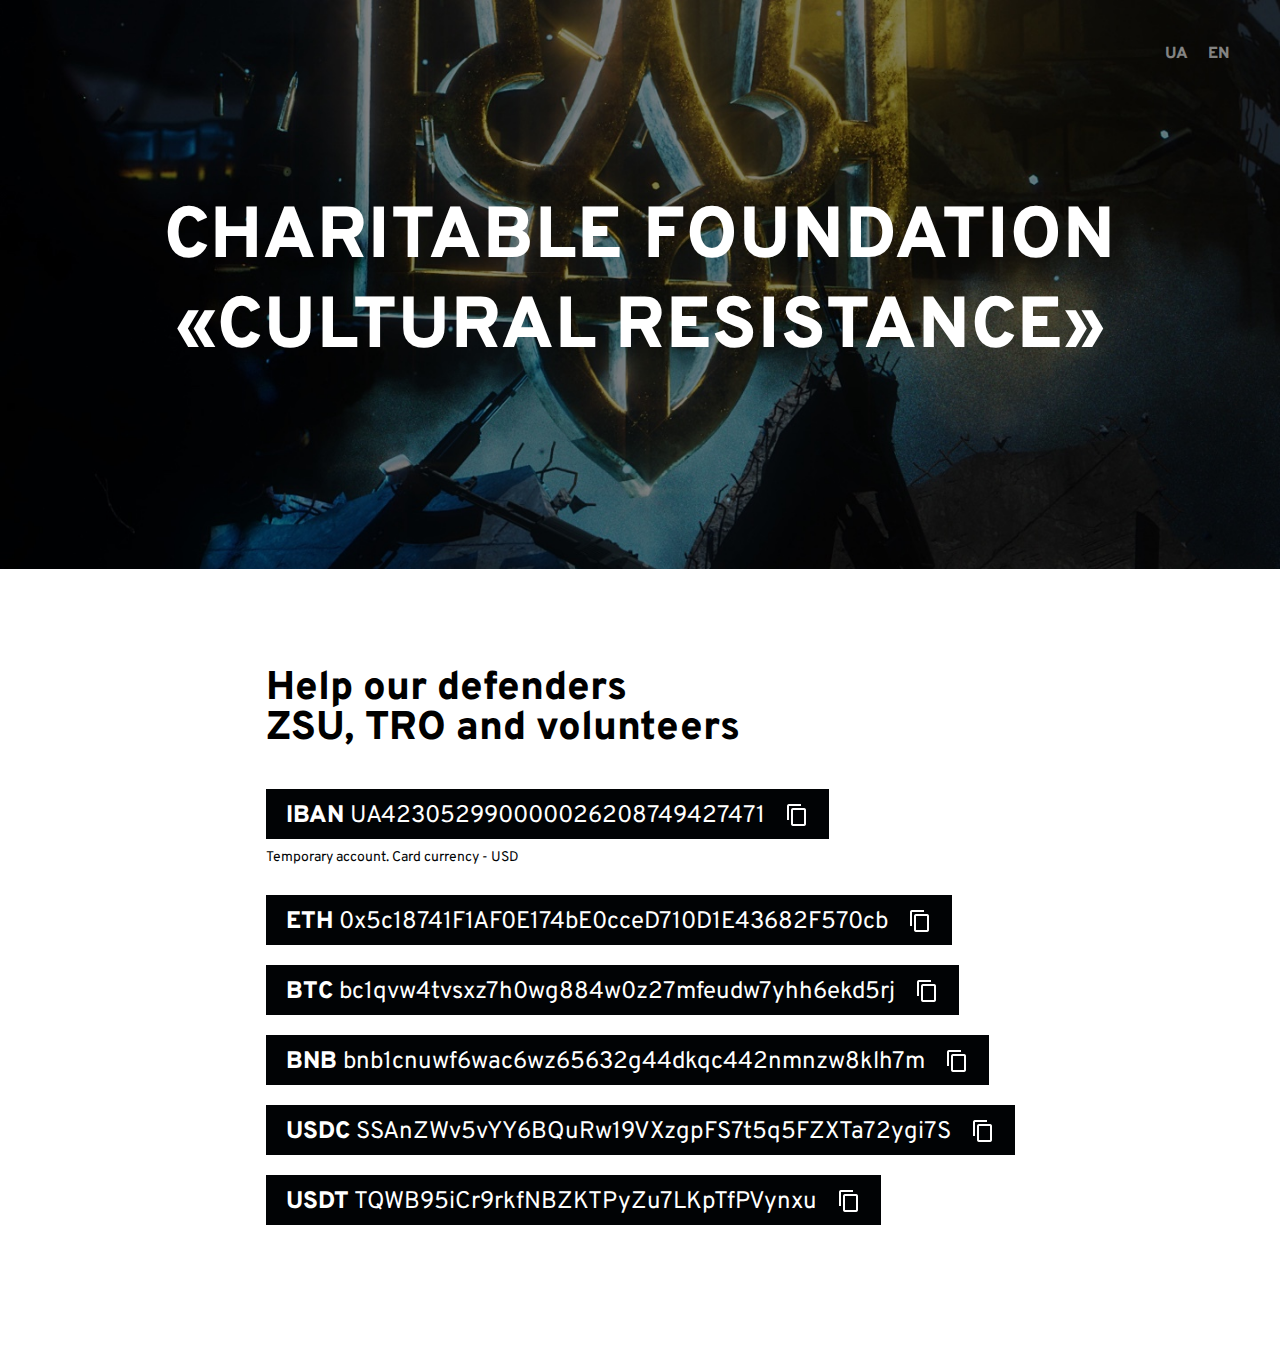
==== en/index.html @ 46f4fb10 "add en" ====
<!DOCTYPE html>
<html lang="en">

<head>
  <meta charset="UTF-8" />
  <meta http-equiv="X-UA-Compatible" content="IE=edge" />
  <meta name="viewport" content="width=device-width, initial-scale=1.0" />
  <link rel="stylesheet" href="../reset.css" />
  <link rel="stylesheet" href="../styles.css" />
  <title>КУЛЬТУРНИЙ ОПІР</title>
  <link rel="preconnect" href="https://fonts.googleapis.com" />
  <link rel="preconnect" href="https://fonts.gstatic.com" crossorigin />
  <link href="https://fonts.googleapis.com/css2?family=Overpass:wght@400;800&display=swap" rel="stylesheet" />
</head>

<body>
  <section class="page-banner" style="background-image: url(../assets/foundation-background.jpg)">
    <h1 class="page-banner__title">
      CHARITABLE FOUNDATION <br />
      «CULTURAL RESISTANCE»
    </h1>

    <div class="page-banner__lang">
      <a href="/" class="page-banner__link">UA</a>
      <a href="/en/index.html" class="page-banner__link">EN</a>
    </div>
  </section>

  <section class="page-content">
    <div class="page-content-container">
      <h2 class="page-content__title">
        Help our defenders <br />
        ZSU, TRO and volunteers
      </h2>

      <ul class="page-content__list">
        <li class="page-content__list-item js-button-copy" data-number="UA423052990000026208749427471">
          <p class="page-content__list-item-text">
            <span>IBAN</span> UA423052990000026208749427471
          </p>
          <img class="page-content__list-item-icon" src="../assets/contentCopyBlack24Dp.png" alt="copy" />
        </li>
        <p class="page-content__list-item-subtitle">
          Temporary account. Card currency - USD
        </p>

        <li class="page-content__list-item js-button-copy" data-number="0x5c18741F1AF0E174bE0cceD710D1E43682F570cb">
          <p class="page-content__list-item-text">
            <span>ETH</span> 0x5c18741F1AF0E174bE0cceD710D1E43682F570cb
          </p>
          <img class="page-content__list-item-icon" src="../assets/contentCopyBlack24Dp.png" alt="copy" />
        </li>

        <li class="page-content__list-item js-button-copy" data-number="bc1qvw4tvsxz7h0wg884w0z27mfeudw7yhh6ekd5rj">
          <p class="page-content__list-item-text">
            <span>BTC</span> bc1qvw4tvsxz7h0wg884w0z27mfeudw7yhh6ekd5rj
          </p>
          <img class="page-content__list-item-icon" src="../assets/contentCopyBlack24Dp.png" alt="copy" />
        </li>

        <li class="page-content__list-item js-button-copy" data-number="bnb1cnuwf6wac6wz65632g44dkqc442nmnzw8klh7m">
          <p class="page-content__list-item-text">
            <span>BNB</span> bnb1cnuwf6wac6wz65632g44dkqc442nmnzw8klh7m
          </p>
          <img class="page-content__list-item-icon" src="../assets/contentCopyBlack24Dp.png" alt="copy" />
        </li>

        <li class="page-content__list-item js-button-copy" data-number="SSAnZWv5vYY6BQuRw19VXzgpFS7t5q5FZXTa72ygi7S">
          <p class="page-content__list-item-text">
            <span>USDC</span> SSAnZWv5vYY6BQuRw19VXzgpFS7t5q5FZXTa72ygi7S
          </p>
          <img class="page-content__list-item-icon" src="../assets/contentCopyBlack24Dp.png" alt="copy" />
        </li>

        <li class="page-content__list-item js-button-copy" data-number="TQWB95iCr9rkfNBZKTPyZu7LKpTfPVynxu">
          <p class="page-content__list-item-text">
            <span>USDT</span> TQWB95iCr9rkfNBZKTPyZu7LKpTfPVynxu
          </p>
          <img class="page-content__list-item-icon" src="../assets/contentCopyBlack24Dp.png" alt="copy" />
        </li>
      </ul>
    </div>
  </section>

  <script src="../main.js"></script>
</body>

</html>
---- styles.css ----
body, html {
  width: 100%;
  overflow-x: hidden;
  font-family: 'Overpass', sans-serif;
  font-size: 16px;
}

.page-banner {
  position: relative;
  padding-top: 65.4451%;
  background-position: center;
  background-size: cover;
  background-repeat: no-repeat;
}

.page-banner__lang {
  position: absolute;
  top: 10px;
  left: 50%;
  transform: translateX(-50%);
  display: flex;
}

.page-banner__link {
  padding: 6px 10px 4px;
  text-decoration: none;
  font-weight: 800;
  color: rgba(255, 255, 255, 0.5);
}

.page-banner__link:active,
.page-banner__link:hover,
.page-banner__link:focus {
  color: #fff;
}

.page-banner__title {
  position: absolute;
  left: 50%;
  top: 50%;
  transform: translate(-50%, -50%);
  max-width: 1173px;
  padding: 0 20px;
  width: 100%;
  max-width: 90%;
  font-size: 24px;
  font-weight: 800;
  letter-spacing: 1px;
  line-height: 1.25;
  text-align: center;
  color: #fff;
}

.page-content {
  display: flex;
  flex-direction: column;
  align-items: center;
  margin: 20px;
  color: #000;
}

.page-content-container {
  max-width: 1067px;
  width: 100%;
}

.page-content__title {
  margin-bottom: 20px;
  font-size: 20px;
  font-weight: 800;
}

.page-content__list {
  display: flex;
  flex-direction: column;
}

.page-content__list-item {
  display: flex;
  align-items: center;
  justify-content: space-between;
  max-width: 100%;
  width: auto;
  margin-bottom: 20px;
  padding: 6px 15px 4px;
  background-color: rgb(1, 3, 5);
  color: #fff;
}

.page-content__list-item-text {
  width: 90%;
  overflow: auto;
  margin-right: 5px;
  font-size: 14px;
  font-weight: 400;
  line-height: 24px;
}

.page-content__list-item-text span {
  font-weight: 800;
}

.page-content__list-item-icon {
  width: 18px;
  height: 18px;
}

.page-content__list-item-icon:hover {
  cursor: pointer
}

.page-content__list-item:first-child {
  margin-bottom: 12px;
}

.page-content__list-item-subtitle {
  margin-bottom: 20px;
  font-size: 12px;
  font-weight: 400;
  color: rgb(1, 3, 5);
}

@media (min-width: 576px) {
  .page-banner {
    padding-top: 44.4451%;
    background-position: center 70%;
  }

  .page-banner__lang {
    top: 40px;
    left: revert;
    right: 40px;
    transform: none;
  }

  .page-content {
    margin-top: 0;
    margin-bottom: 0;
  }

  .page-content-container {
    width: auto;
    margin: 50px auto;
  }

  .page-banner__title {
    margin: 0;
    font-size: 32px;
  }

  .page-content__title {
    font-size: 24px;
  }

  .page-content__list {
    width: max-content;
  }

  .page-content__list-item {
    width: max-content;
  }

  .page-content__list-item-text {
    width: auto;
    margin-right: 20px;
  }
}

@media (min-width: 992px) {
  .page-content-container {
    margin: 100px auto;
  }

  .page-banner__title {
    margin: 0;
    font-size: 72px;
  }

  .page-content__title {
    font-size: 40px;
  }

  .page-content__list-item-icon {
    width: 24px;
    height: 24px;
  }

  .page-content__title {
    margin-bottom: 40px;
  }

  .page-content__list-item {
    margin-bottom: 20px;
    padding: 12px 20px 8px;
  }

  .page-content__list-item:first-child {
    margin-bottom: 12px;
  }

  .page-content__list-item-text {
    font-size: 24px;
    line-height: normal;
  }

  .page-content__list-item-subtitle {
    margin-bottom: 30px;
    font-size: 14px;
  }
}
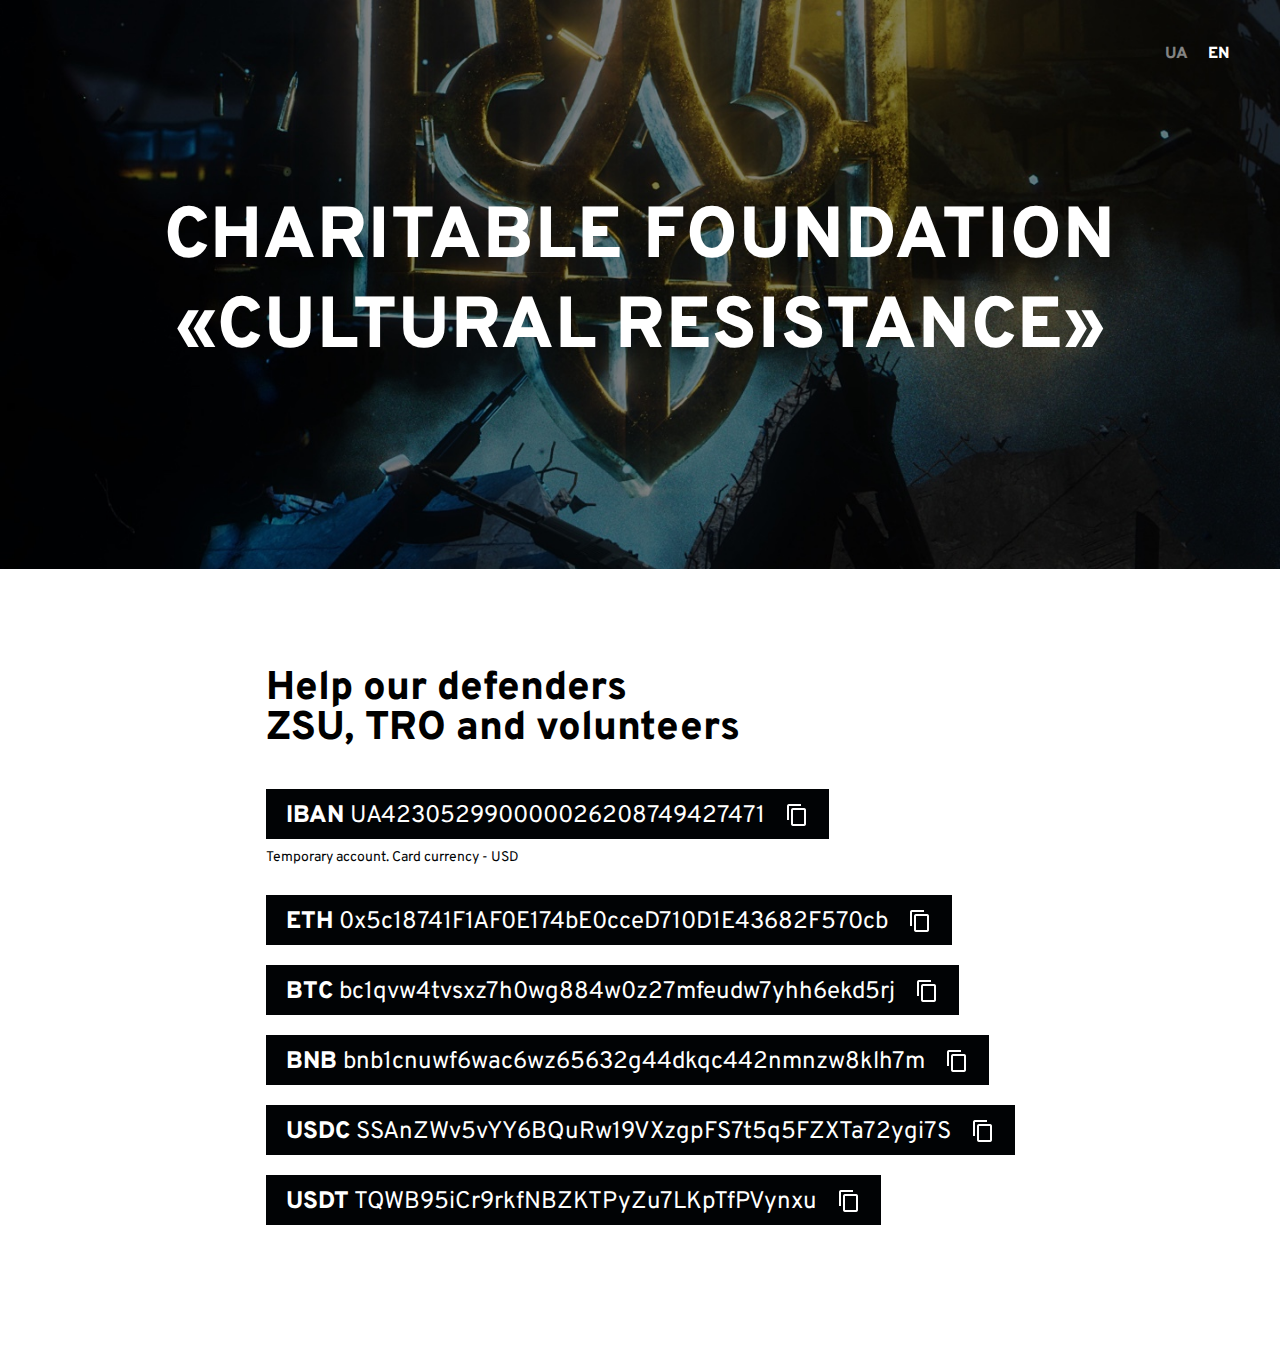
==== commit a6b65e6c: "add highlight to active link" ====
--- a/en/index.html
+++ b/en/index.html
@@ -22,7 +22,7 @@
 
     <div class="page-banner__lang">
       <a href="/" class="page-banner__link">UA</a>
-      <a href="/en/index.html" class="page-banner__link">EN</a>
+      <a href="/en/index.html" class="page-banner__link active">EN</a>
     </div>
   </section>
 
--- a/styles.css
+++ b/styles.css
@@ -30,7 +30,8 @@
 
 .page-banner__link:active,
 .page-banner__link:hover,
-.page-banner__link:focus {
+.page-banner__link:focus,
+.page-banner__link.active {
   color: #fff;
 }
 
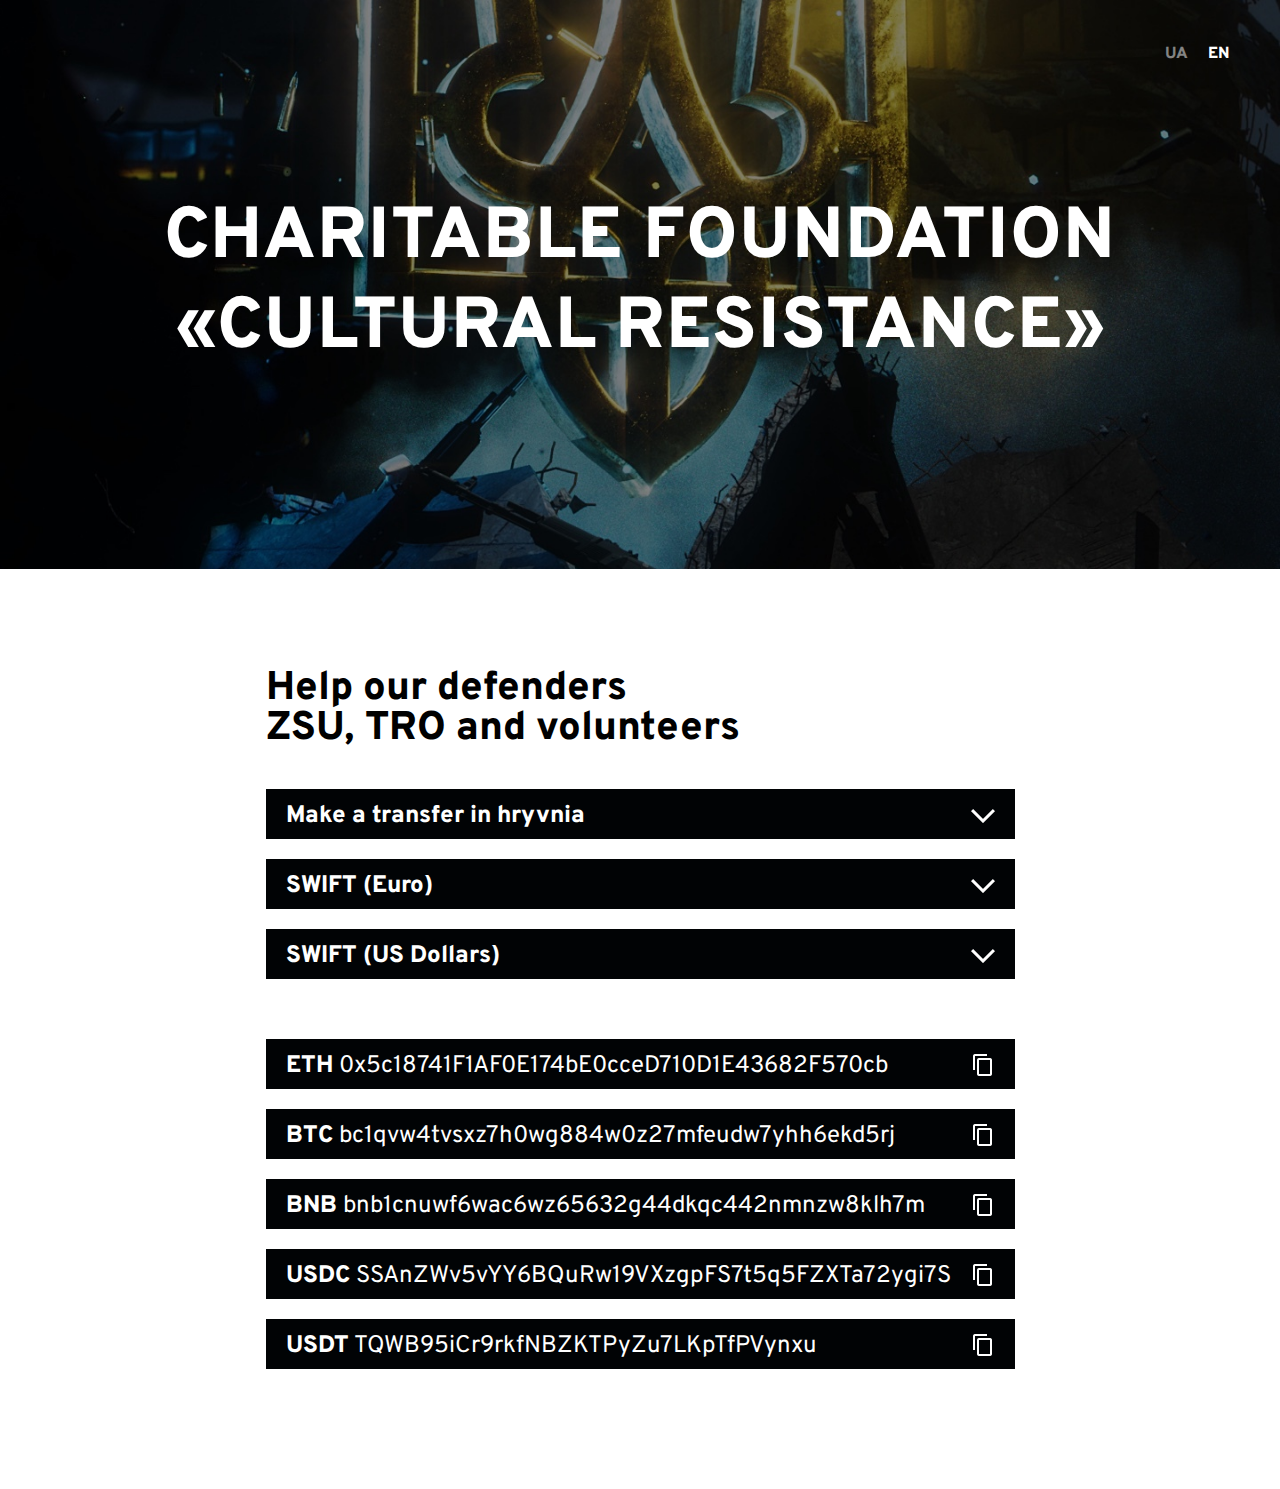
==== commit 5527368d: "update payments methods" ====
--- a/en/index.html
+++ b/en/index.html
@@ -34,15 +34,198 @@
       </h2>
 
       <ul class="page-content__list">
-        <li class="page-content__list-item js-button-copy" data-number="UA423052990000026208749427471">
-          <p class="page-content__list-item-text">
-            <span>IBAN</span> UA423052990000026208749427471
-          </p>
-          <img class="page-content__list-item-icon" src="../assets/contentCopyBlack24Dp.png" alt="copy" />
-        </li>
-        <p class="page-content__list-item-subtitle">
-          Temporary account. Card currency - USD
-        </p>
+        <li class="page-content__list-item accordion-wrapper" data-number="UA423052990000026208749427471">
+          <div class="accordion-button">
+            <p class="page-content__list-item-text">
+              <span>Make a transfer in hryvnia</span>
+            </p>
+            <img class="page-content__list-item-icon" src="../assets/arrow-downa.png" alt="details" />
+          </div>
+          
+          <ul class="accordion-panel">
+            <li class="js-button-copy" data-number="БО БФ КУЛЬТУРНИЙ ОПІР">
+              <h4>Name of recipient</h4>
+              <div class="content">
+                <p>БО БФ КУЛЬТУРНИЙ ОПІР</p>
+                <img class="page-content__list-item-icon" src="../assets/contentCopyBlack24Dp.png" alt="copy" />
+              </div>
+            </li>
+
+            <li class="js-button-copy" data-number="44777101">
+              <h4>Recipient code</h4>
+              <div class="content">
+                <p>44777101</p>
+                <img class="page-content__list-item-icon" src="../assets/contentCopyBlack24Dp.png" alt="copy" />
+              </div>
+            </li>
+
+            <li class="js-button-copy" data-number="UA453052990000026009021028203">
+              <h4>Recipient's bank account</h4>
+              <div class="content">
+                <p>UA453052990000026009021028203</p>
+                <img class="page-content__list-item-icon" src="../assets/contentCopyBlack24Dp.png" alt="copy" />
+              </div>
+            </li>
+
+            <li class="js-button-copy" data-number="АТ КБ 'ПРИВАТБАНК'">
+              <h4>Name of bank</h4>
+              <div class="content">
+                <p>АТ КБ "ПРИВАТБАНК"</p>
+                <img class="page-content__list-item-icon" src="../assets/contentCopyBlack24Dp.png" alt="copy" />
+              </div>
+            </li>
+          </ul>
+        </li>
+
+        <li class="page-content__list-item accordion-wrapper" data-number="UA423052990000026208749427471">
+          <div class="accordion-button">
+            <p class="page-content__list-item-text">
+              <span>SWIFT (Euro)</span>
+            </p>
+            <img class="page-content__list-item-icon" src="../assets/arrow-downa.png" alt="details" />
+          </div>
+          
+          <ul class="accordion-panel">
+            <li class="js-button-copy" data-number="БФ КУЛЬТУРНИЙ ОПIР БО">
+              <h4>Company Name</h4>
+              <div class="content">
+                <p>БФ КУЛЬТУРНИЙ ОПIР БО</p>
+                <img class="page-content__list-item-icon" src="../assets/contentCopyBlack24Dp.png" alt="copy" />
+              </div>
+            </li>
+
+            <li class="js-button-copy" data-number="UA373052990000026004031030769">
+              <h4>IBAN Code</h4>
+              <div class="content">
+                <p>UA373052990000026004031030769</p>
+                <img class="page-content__list-item-icon" src="../assets/contentCopyBlack24Dp.png" alt="copy" />
+              </div>
+            </li>
+
+            <li class="js-button-copy" data-number="JSC CB 'PRIVATBANK', 1D HRUSHEVSKOHO STR., KYIV, 01001, UKRAIN">
+              <h4>Name of the bank</h4>
+              <div class="content">
+                <p>JSC CB "PRIVATBANK", 1D HRUSHEVSKOHO STR., </br>KYIV, 01001, UKRAINE</p>
+                <img class="page-content__list-item-icon" src="../assets/contentCopyBlack24Dp.png" alt="copy" />
+              </div>
+            </li>
+
+            <li class="js-button-copy" data-number="PBANUA2X">
+              <h4>Bank SWIFT Code</h4>
+              <div class="content">
+                <p>PBANUA2X</p>
+                <img class="page-content__list-item-icon" src="../assets/contentCopyBlack24Dp.png" alt="copy" />
+              </div>
+            </li>
+
+            <li class="js-button-copy" data-number="UA 01001 м Київ вул Володимирська б.101">
+              <h4>Company address</h4>
+              <div class="content">
+                <p>UA 01001 м Київ вул Володимирська б.101</p>
+                <img class="page-content__list-item-icon" src="../assets/contentCopyBlack24Dp.png" alt="copy" />
+              </div>
+            </li>
+
+            <li class="js-button-copy" data-number="400886700401">
+              <h4>Account in the correspondent bank</h4>
+              <div class="content">
+                <p>400886700401</p>
+                <img class="page-content__list-item-icon" src="../assets/contentCopyBlack24Dp.png" alt="copy" />
+              </div>
+            </li>
+
+            <li class="js-button-copy" data-number="COBADEFF">
+              <h4>SWIFT Code of the correspondent bank</h4>
+              <div class="content">
+                <p>COBADEFF</p>
+                <img class="page-content__list-item-icon" src="../assets/contentCopyBlack24Dp.png" alt="copy" />
+              </div>
+            </li>
+
+            <li class="js-button-copy" data-number="Commerzbank AG, Frankfurt am Main, Germany">
+              <h4>Correspondent bank</h4>
+              <div class="content">
+                <p>Commerzbank AG, Frankfurt am Main, Germany</p>
+                <img class="page-content__list-item-icon" src="../assets/contentCopyBlack24Dp.png" alt="copy" />
+              </div>
+            </li>
+          </ul>
+        </li>
+
+        <li class="page-content__list-item accordion-wrapper" data-number="UA423052990000026208749427471">
+          <div class="accordion-button">
+            <p class="page-content__list-item-text">
+              <span>SWIFT (US Dollars)</span>
+            </p>
+            <img class="page-content__list-item-icon" src="../assets/arrow-downa.png" alt="details" />
+          </div>
+          
+          <ul class="accordion-panel">
+            <li class="js-button-copy" data-number="БФ КУЛЬТУРНИЙ ОПIР БО">
+              <h4>Company Name</h4>
+              <div class="content">
+                <p>БФ КУЛЬТУРНИЙ ОПIР БО</p>
+                <img class="page-content__list-item-icon" src="../assets/contentCopyBlack24Dp.png" alt="copy" />
+              </div>
+            </li>
+
+            <li class="js-button-copy" data-number="UA543052990000026005011024567">
+              <h4>IBAN Code</h4>
+              <div class="content">
+                <p>UA543052990000026005011024567</p>
+                <img class="page-content__list-item-icon" src="../assets/contentCopyBlack24Dp.png" alt="copy" />
+              </div>
+            </li>
+
+            <li class="js-button-copy" data-number="JSC CB 'PRIVATBANK', 1D HRUSHEVSKOHO STR., </br>KYIV, 01001, UKRAINE">
+              <h4>Name of the bank</h4>
+              <div class="content">
+                <p>JSC CB "PRIVATBANK", 1D HRUSHEVSKOHO STR., </br>KYIV, 01001, UKRAINE</p>
+                <img class="page-content__list-item-icon" src="../assets/contentCopyBlack24Dp.png" alt="copy" />
+              </div>
+            </li>
+
+            <li class="js-button-copy" data-number="PBANUA2X">
+              <h4>Bank SWIFT Code</h4>
+              <div class="content">
+                <p>PBANUA2X</p>
+                <img class="page-content__list-item-icon" src="../assets/contentCopyBlack24Dp.png" alt="copy" />
+              </div>
+            </li>
+
+            <li class="js-button-copy" data-number="UA 01001 м Київ вул Володимирська б.101">
+              <h4>Company address</h4>
+              <div class="content">
+                <p>UA 01001 м Київ вул Володимирська б.101</p>
+                <img class="page-content__list-item-icon" src="../assets/contentCopyBlack24Dp.png" alt="copy" />
+              </div>
+            </li>
+
+            <li class="js-button-copy" data-number="001-1-000080">
+              <h4>Account in the correspondent bank</h4>
+              <div class="content">
+                <p>001-1-000080</p>
+                <img class="page-content__list-item-icon" src="../assets/contentCopyBlack24Dp.png" alt="copy" />
+              </div>
+            </li>
+
+            <li class="js-button-copy" data-number="CHASUS33">
+              <h4>SWIFT Code of the correspondent bank</h4>
+              <div class="content">
+                <p>CHASUS33</p>
+                <img class="page-content__list-item-icon" src="../assets/contentCopyBlack24Dp.png" alt="copy" />
+              </div>
+            </li>
+
+            <li class="js-button-copy" data-number="JP Morgan Chase Bank, New York, USA">
+              <h4>Correspondent bank</h4>
+              <div class="content">
+                <p>JP Morgan Chase Bank, New York, USA</p>
+                <img class="page-content__list-item-icon" src="../assets/contentCopyBlack24Dp.png" alt="copy" />
+              </div>
+            </li>
+          </ul>
+        </li>
 
         <li class="page-content__list-item js-button-copy" data-number="0x5c18741F1AF0E174bE0cceD710D1E43682F570cb">
           <p class="page-content__list-item-text">
--- a/styles.css
+++ b/styles.css
@@ -80,12 +80,14 @@
   display: flex;
   align-items: center;
   justify-content: space-between;
-  max-width: 100%;
-  width: auto;
   margin-bottom: 20px;
   padding: 6px 15px 4px;
   background-color: rgb(1, 3, 5);
   color: #fff;
+}
+
+.page-content__list-item:nth-child(3) {
+  margin-bottom: 60px;
 }
 
 .page-content__list-item-text {
@@ -98,6 +100,7 @@
 }
 
 .page-content__list-item-text span {
+  display: inline-block;
   font-weight: 800;
 }
 
@@ -110,15 +113,64 @@
   cursor: pointer
 }
 
-.page-content__list-item:first-child {
-  margin-bottom: 12px;
-}
-
-.page-content__list-item-subtitle {
-  margin-bottom: 20px;
-  font-size: 12px;
-  font-weight: 400;
-  color: rgb(1, 3, 5);
+.accordion-wrapper {
+  display: flex;
+  flex-direction: column;
+  align-items: flex-start;
+}
+
+.accordion-button {
+  display: flex;
+  justify-content: space-between;
+  align-items: center;
+  width: 100%;
+  cursor: pointer;
+}
+
+.accordion-button.active {
+  margin-bottom: 10px;
+}
+
+.accordion-button.active .page-content__list-item-icon {
+  transform: rotate(180deg);
+}
+
+.accordion-panel {
+  display: none;
+  overflow: hidden;
+  width: 100%;
+  background-color: rgb(1, 3, 5);
+  color: white;
+}
+
+.accordion-panel li {
+  display: flex;
+  flex-direction: column;
+  align-items: flex-start;
+  padding: 10px 0;
+}
+
+.accordion-panel h4 {
+  margin-bottom: 10px;
+  font-size: 14px;
+  opacity: 0.8;
+}
+
+.accordion-panel .content {
+  display: flex;
+  justify-content: space-between;
+  align-items: center;
+  width: 100%;
+}
+
+.accordion-panel p {
+  width: 100%;
+  overflow: hidden;
+  text-overflow: ellipsis;
+}
+
+.accordion-panel.active {
+  display: block;
 }
 
 @media (min-width: 576px) {
@@ -153,14 +205,6 @@
     font-size: 24px;
   }
 
-  .page-content__list {
-    width: max-content;
-  }
-
-  .page-content__list-item {
-    width: max-content;
-  }
-
   .page-content__list-item-text {
     width: auto;
     margin-right: 20px;
@@ -195,17 +239,16 @@
     padding: 12px 20px 8px;
   }
 
-  .page-content__list-item:first-child {
-    margin-bottom: 12px;
-  }
-
   .page-content__list-item-text {
     font-size: 24px;
     line-height: normal;
   }
 
-  .page-content__list-item-subtitle {
-    margin-bottom: 30px;
+  .accordion-panel h4 {
     font-size: 14px;
   }
+
+  .accordion-panel .content {
+    font-size: 24px;
+  }
 }